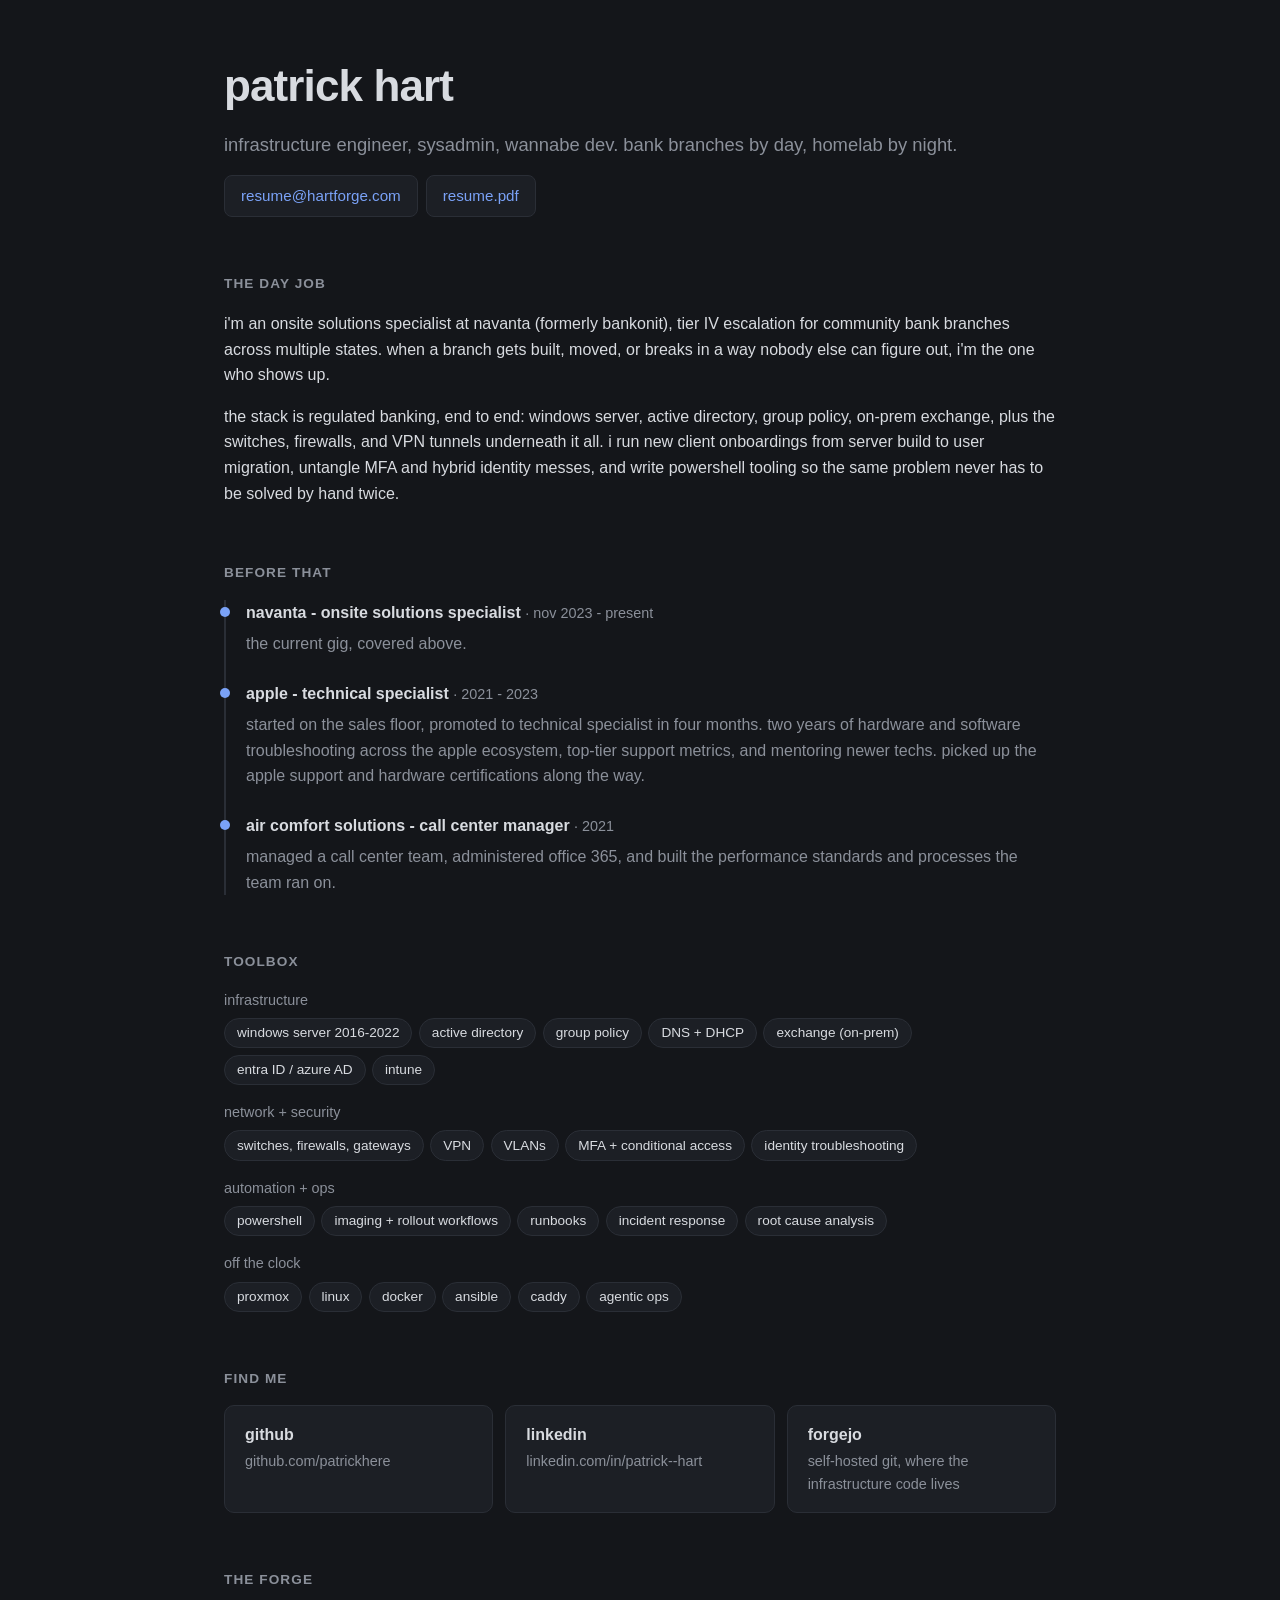
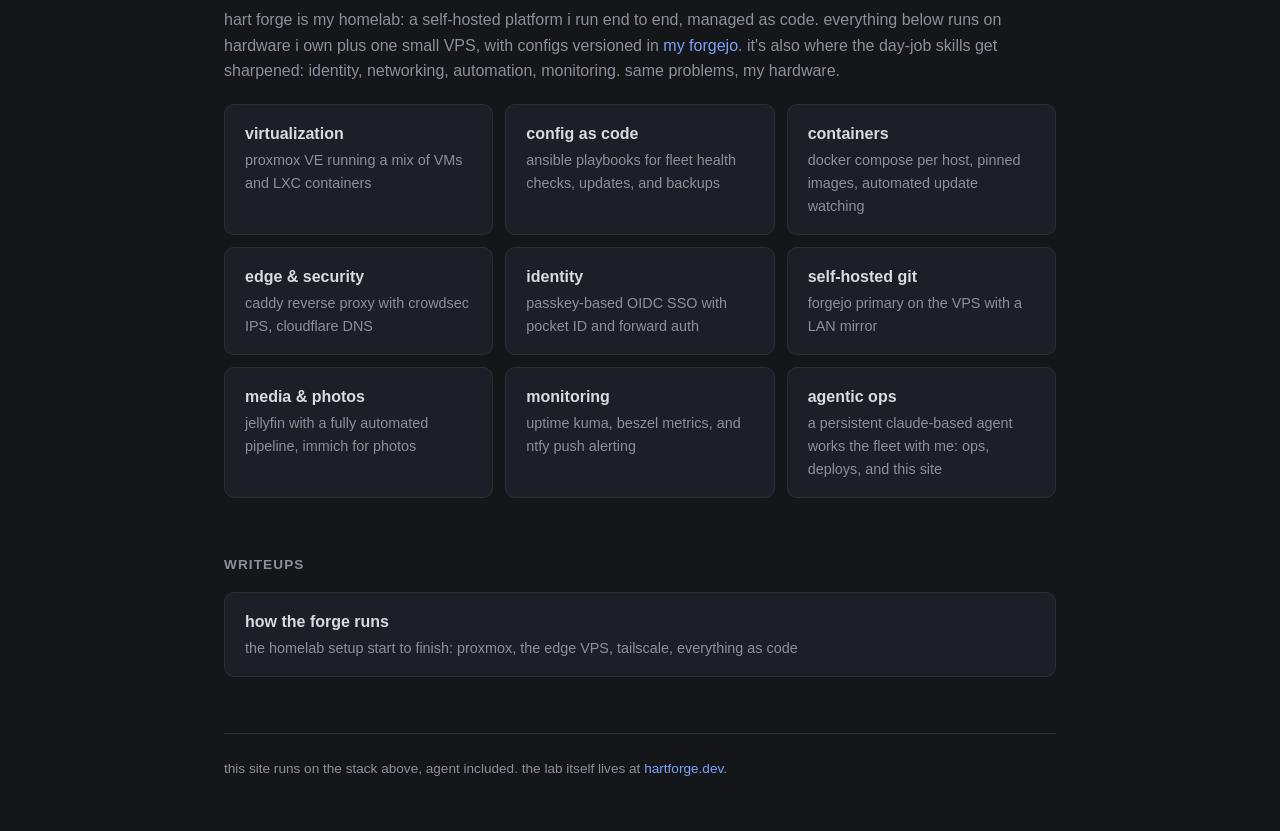
==== compose/vps/resume/index.html @ b28a021a "prose cleanup, forgejo-first config links" ====
<!doctype html>
<html lang="en">
<head>
<meta charset="utf-8">
<meta name="viewport" content="width=device-width, initial-scale=1">
<meta name="description" content="patrick hart - infrastructure engineer, sysadmin, wannabe dev. bank branches by day, homelab by night.">
<meta name="theme-color" content="#14161a">
<meta property="og:type" content="website">
<meta property="og:url" content="https://hartforge.com/">
<meta property="og:title" content="patrick hart - infrastructure engineer">
<meta property="og:description" content="infrastructure engineer, sysadmin, wannabe dev. bank branches by day, homelab by night.">
<meta property="og:image" content="https://hartforge.com/og.png">
<meta property="og:image:width" content="512">
<meta property="og:image:height" content="512">
<meta name="twitter:card" content="summary">
<meta name="twitter:title" content="patrick hart - infrastructure engineer">
<meta name="twitter:description" content="infrastructure engineer, sysadmin, wannabe dev. bank branches by day, homelab by night.">
<meta name="twitter:image" content="https://hartforge.com/og.png">
<link rel="icon" href="data:image/svg+xml,%3Csvg xmlns='http://www.w3.org/2000/svg' viewBox='0 0 64 64'%3E%3Crect width='64' height='64' rx='12' fill='%2314161a'/%3E%3Ctext x='32' y='44' font-family='-apple-system,Segoe UI,Roboto,sans-serif' font-size='30' font-weight='650' fill='%237aa2f7' text-anchor='middle'%3Eph%3C/text%3E%3C/svg%3E">
<title>patrick hart - infrastructure engineer</title>
<script type="application/ld+json">{"@context":"https://schema.org","@type":"Person","name":"Patrick Hart","url":"https://hartforge.com","jobTitle":"IT Infrastructure Engineer","email":"mailto:resume@hartforge.com","sameAs":["https://github.com/patrickhere","https://www.linkedin.com/in/patrick--hart/"]}</script>
<style>
  :root {
    --bg: #14161a;
    --surface: #1c1f25;
    --surface-hover: #22262e;
    --border: #2a2e36;
    --fg: #d8dbe0;
    --muted: #8b909a;
    --accent: #7aa2f7;
  }
  * { margin: 0; padding: 0; box-sizing: border-box; }
  html { scroll-behavior: smooth; }
  body {
    background: var(--bg);
    color: var(--fg);
    font-family: -apple-system, BlinkMacSystemFont, "Segoe UI", Roboto, Helvetica, Arial, sans-serif;
    line-height: 1.6;
    padding: clamp(1.5rem, 4vw, 4rem) clamp(1rem, 4vw, 2rem);
  }
  main { max-width: 52rem; margin: 0 auto; }

  /* hero */
  header { margin-bottom: clamp(2rem, 5vw, 3.5rem); }
  h1 { font-size: clamp(2rem, 5vw, 2.75rem); font-weight: 650; letter-spacing: -0.02em; }
  .tagline { margin-top: 0.5rem; color: var(--muted); font-size: clamp(1rem, 2.5vw, 1.15rem); }
  .contact { margin-top: 1rem; display: flex; flex-wrap: wrap; gap: 0.5rem; }
  .contact a {
    display: inline-block;
    color: var(--accent);
    text-decoration: none;
    border: 1px solid var(--border);
    background: var(--surface);
    border-radius: 8px;
    padding: 0.5rem 1rem;
    font-size: 0.95rem;
    transition: border-color 0.15s ease;
  }
  .contact a:hover { border-color: var(--accent); }

  /* sections */
  section { margin-bottom: clamp(2rem, 5vw, 3.5rem); }
  h2 {
    font-size: 0.85rem;
    font-weight: 600;
    text-transform: uppercase;
    letter-spacing: 0.08em;
    color: var(--muted);
    margin-bottom: 1rem;
  }
  .grid {
    display: grid;
    grid-template-columns: repeat(auto-fit, minmax(min(14rem, 100%), 1fr));
    gap: 0.75rem;
  }
  .card {
    display: block;
    background: var(--surface);
    border: 1px solid var(--border);
    border-radius: 10px;
    padding: 1rem 1.25rem;
    text-decoration: none;
    color: var(--fg);
    transition: border-color 0.15s ease, background 0.15s ease, transform 0.15s ease;
  }
  a.card:hover { border-color: var(--accent); background: var(--surface-hover); transform: translateY(-1px); }
  .card .name { font-weight: 600; display: block; }
  .card .desc { color: var(--muted); font-size: 0.9rem; margin-top: 0.15rem; display: block; }

  .lede { color: var(--muted); margin-bottom: 1.25rem; }
  .lede a { color: var(--accent); text-decoration: none; }
  .lede a:hover { text-decoration: underline; }

  /* story */
  .story p { margin-bottom: 1rem; }
  .story a { color: var(--accent); text-decoration: none; }
  .story a:hover { text-decoration: underline; }

  /* timeline */
  .job {
    border-left: 2px solid var(--border);
    padding: 0 0 1.5rem 1.25rem;
    position: relative;
  }
  .job:last-child { padding-bottom: 0; }
  .job::before {
    content: "";
    position: absolute;
    left: -6px; top: 0.45rem;
    width: 10px; height: 10px;
    border-radius: 50%;
    background: var(--accent);
  }
  .job .role { font-weight: 600; }
  .job .when { color: var(--muted); font-size: 0.9rem; }
  .job p { color: var(--muted); margin-top: 0.35rem; }
  .job p b { color: var(--fg); font-weight: 600; }

  /* toolbox */
  .toolgroup { margin-bottom: 1rem; }
  .toolgroup .label { color: var(--muted); font-size: 0.9rem; display: block; margin-bottom: 0.4rem; }
  .chips { display: flex; flex-wrap: wrap; gap: 0.4rem; }
  .chip {
    background: var(--surface);
    border: 1px solid var(--border);
    border-radius: 999px;
    padding: 0.2rem 0.75rem;
    font-size: 0.85rem;
  }

  footer { color: var(--muted); font-size: 0.85rem; border-top: 1px solid var(--border); padding-top: 1.5rem; }
  footer a { color: var(--accent); text-decoration: none; }
  footer a:hover { text-decoration: underline; }
</style>
</head>
<body>
<main>
  <header>
    <h1>patrick hart</h1>
    <p class="tagline">infrastructure engineer, sysadmin, wannabe dev. bank branches by day, homelab by night.</p>
    <nav class="contact">
      <a href="mailto:resume@hartforge.com">resume@hartforge.com</a>
      <a href="/resume.pdf" target="_blank" rel="noopener">resume.pdf</a>
    </nav>
  </header>

  <section>
    <h2>The day job</h2>
    <div class="story">
      <p>
        i'm an onsite solutions specialist at navanta (formerly bankonit), tier IV
        escalation for community bank branches across multiple states. when a branch gets built, moved, or breaks in
        a way nobody else can figure out, i'm the one who shows up.
      </p>
      <p>
        the stack is regulated banking, end to end: windows server, active directory, group
        policy, on-prem exchange, plus the switches, firewalls, and VPN tunnels underneath
        it all. i run new client onboardings from server build to user migration, untangle
        MFA and hybrid identity messes, and write powershell tooling so the same problem
        never has to be solved by hand twice.
      </p>
    </div>
  </section>

  <section>
    <h2>Before that</h2>
    <div class="job">
      <span class="role">navanta - onsite solutions specialist</span>
      <span class="when"> · nov 2023 - present</span>
      <p>the current gig, covered above.</p>
    </div>
    <div class="job">
      <span class="role">apple - technical specialist</span>
      <span class="when"> · 2021 - 2023</span>
      <p>
        started on the sales floor, promoted to technical specialist in four months. two
        years of hardware and software troubleshooting across the apple ecosystem, top-tier
        support metrics, and mentoring newer techs. picked up the apple support and
        hardware certifications along the way.
      </p>
    </div>
    <div class="job">
      <span class="role">air comfort solutions - call center manager</span>
      <span class="when"> · 2021</span>
      <p>
        managed a call center team, administered office 365, and built the performance
        standards and processes the team ran on.
      </p>
    </div>
  </section>

  <section>
    <h2>Toolbox</h2>
    <div class="toolgroup">
      <span class="label">infrastructure</span>
      <div class="chips">
        <span class="chip">windows server 2016-2022</span>
        <span class="chip">active directory</span>
        <span class="chip">group policy</span>
        <span class="chip">DNS + DHCP</span>
        <span class="chip">exchange (on-prem)</span>
        <span class="chip">entra ID / azure AD</span>
        <span class="chip">intune</span>
      </div>
    </div>
    <div class="toolgroup">
      <span class="label">network + security</span>
      <div class="chips">
        <span class="chip">switches, firewalls, gateways</span>
        <span class="chip">VPN</span>
        <span class="chip">VLANs</span>
        <span class="chip">MFA + conditional access</span>
        <span class="chip">identity troubleshooting</span>
      </div>
    </div>
    <div class="toolgroup">
      <span class="label">automation + ops</span>
      <div class="chips">
        <span class="chip">powershell</span>
        <span class="chip">imaging + rollout workflows</span>
        <span class="chip">runbooks</span>
        <span class="chip">incident response</span>
        <span class="chip">root cause analysis</span>
      </div>
    </div>
    <div class="toolgroup">
      <span class="label">off the clock</span>
      <div class="chips">
        <span class="chip">proxmox</span>
        <span class="chip">linux</span>
        <span class="chip">docker</span>
        <span class="chip">ansible</span>
        <span class="chip">caddy</span>
        <span class="chip">agentic ops</span>
      </div>
    </div>
  </section>

  <section>
    <h2>Find me</h2>
    <div class="grid">
      <a class="card" href="https://github.com/patrickhere" target="_blank" rel="noopener">
        <span class="name">github</span>
        <span class="desc">github.com/patrickhere</span>
      </a>
      <a class="card" href="https://www.linkedin.com/in/patrick--hart/" target="_blank" rel="noopener">
        <span class="name">linkedin</span>
        <span class="desc">linkedin.com/in/patrick--hart</span>
      </a>
      <a class="card" href="https://git.hartforge.dev" target="_blank" rel="noopener">
        <span class="name">forgejo</span>
        <span class="desc">self-hosted git, where the infrastructure code lives</span>
      </a>
    </div>
  </section>

  <section>
    <h2>The forge</h2>
    <p class="lede">
      hart forge is my homelab: a self-hosted platform i run end to end, managed as code.
      everything below runs on hardware i own plus one small VPS, with configs versioned in
      <a href="https://git.hartforge.dev" target="_blank" rel="noopener">my forgejo</a>. it's also where the day-job skills
      get sharpened: identity, networking, automation, monitoring. same problems, my hardware.
    </p>
    <div class="grid">
      <div class="card">
        <span class="name">virtualization</span>
        <span class="desc">proxmox VE running a mix of VMs and LXC containers</span>
      </div>
      <div class="card">
        <span class="name">config as code</span>
        <span class="desc">ansible playbooks for fleet health checks, updates, and backups</span>
      </div>
      <div class="card">
        <span class="name">containers</span>
        <span class="desc">docker compose per host, pinned images, automated update watching</span>
      </div>
      <div class="card">
        <span class="name">edge &amp; security</span>
        <span class="desc">caddy reverse proxy with crowdsec IPS, cloudflare DNS</span>
      </div>
      <div class="card">
        <span class="name">identity</span>
        <span class="desc">passkey-based OIDC SSO with pocket ID and forward auth</span>
      </div>
      <div class="card">
        <span class="name">self-hosted git</span>
        <span class="desc">forgejo primary on the VPS with a LAN mirror</span>
      </div>
      <div class="card">
        <span class="name">media &amp; photos</span>
        <span class="desc">jellyfin with a fully automated pipeline, immich for photos</span>
      </div>
      <div class="card">
        <span class="name">monitoring</span>
        <span class="desc">uptime kuma, beszel metrics, and ntfy push alerting</span>
      </div>
      <div class="card">
        <span class="name">agentic ops</span>
        <span class="desc">a persistent claude-based agent works the fleet with me: ops, deploys, and this site</span>
      </div>
    </div>
  </section>

  <section>
    <h2>Writeups</h2>
    <div class="grid">
      <a class="card" href="/notes/the-forge.html">
        <span class="name">how the forge runs</span>
        <span class="desc">the homelab setup start to finish: proxmox, the edge VPS, tailscale, everything as code</span>
      </a>
    </div>
  </section>

  <footer>
    <p>
      this site runs on the stack above, agent included. the lab itself lives at
      <a href="https://hartforge.dev" target="_blank" rel="noopener">hartforge.dev</a>.
    </p>
  </footer>
</main>
</body>
</html>
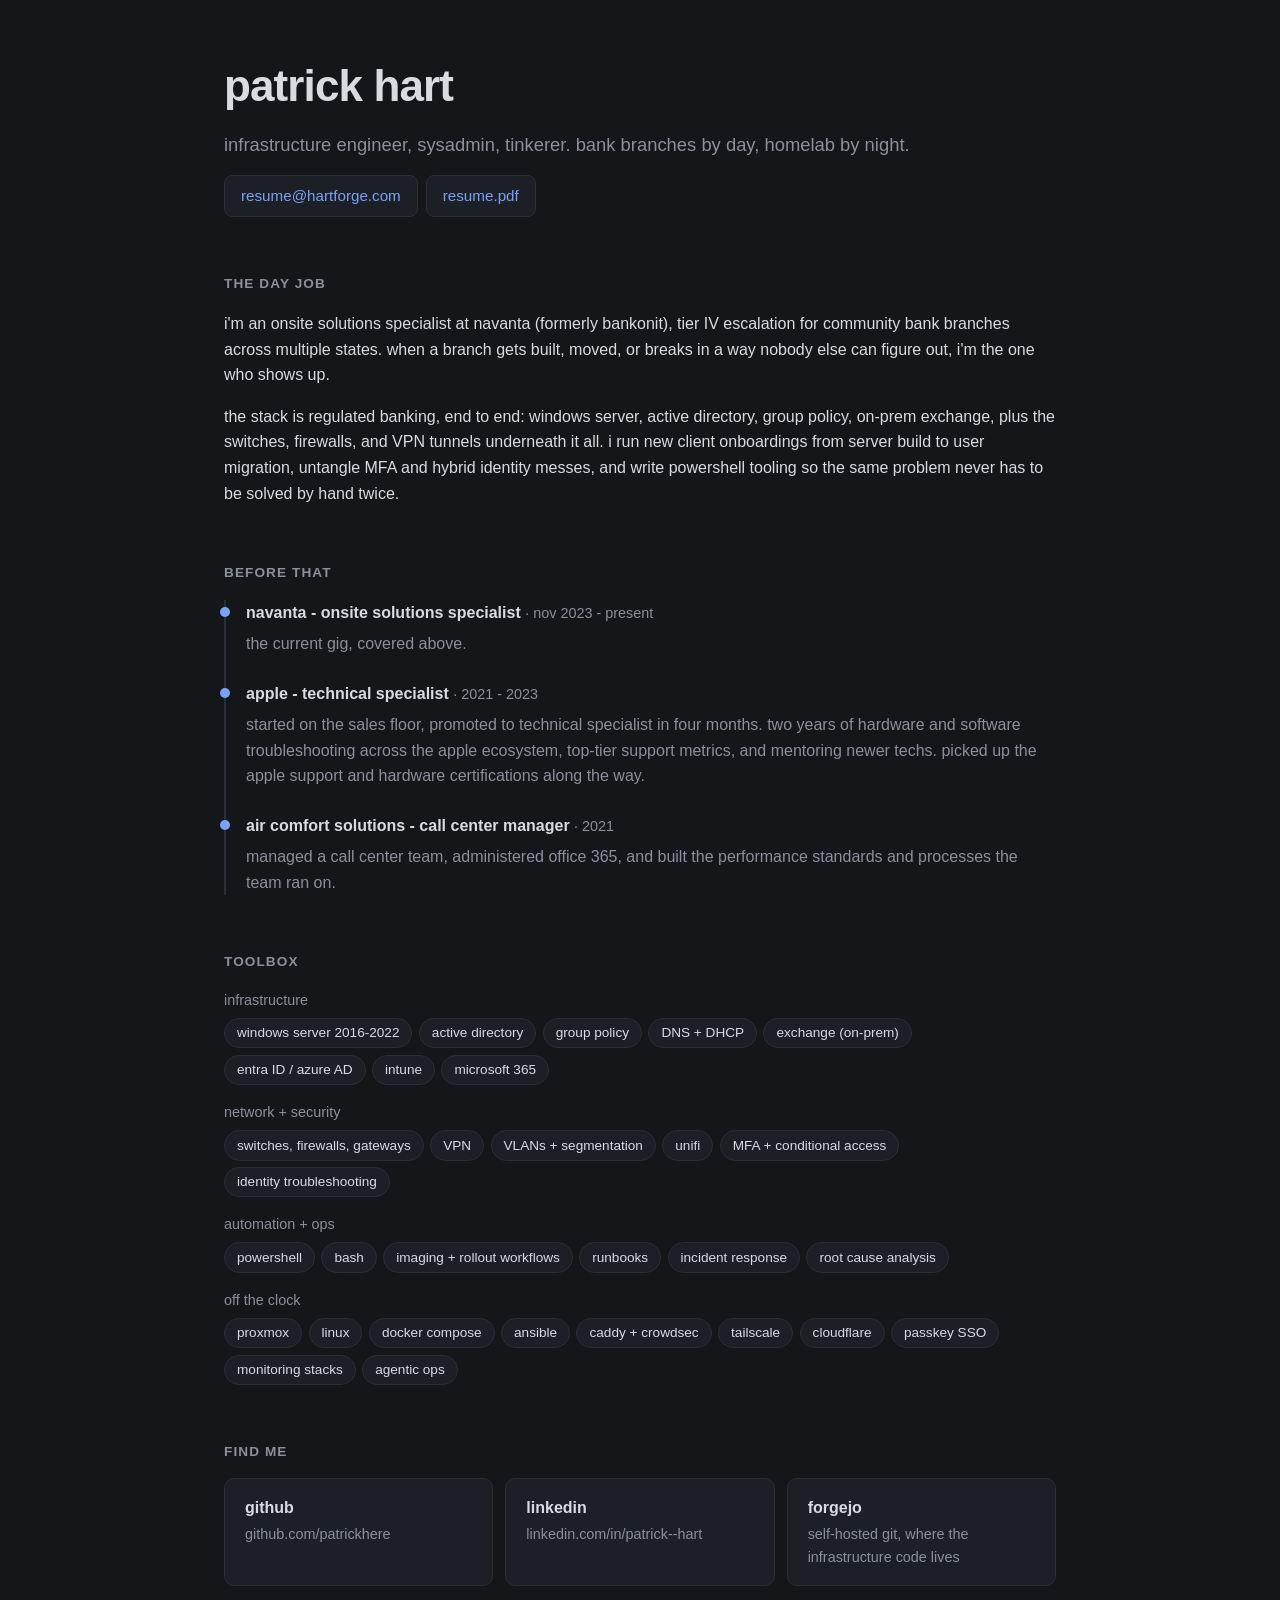
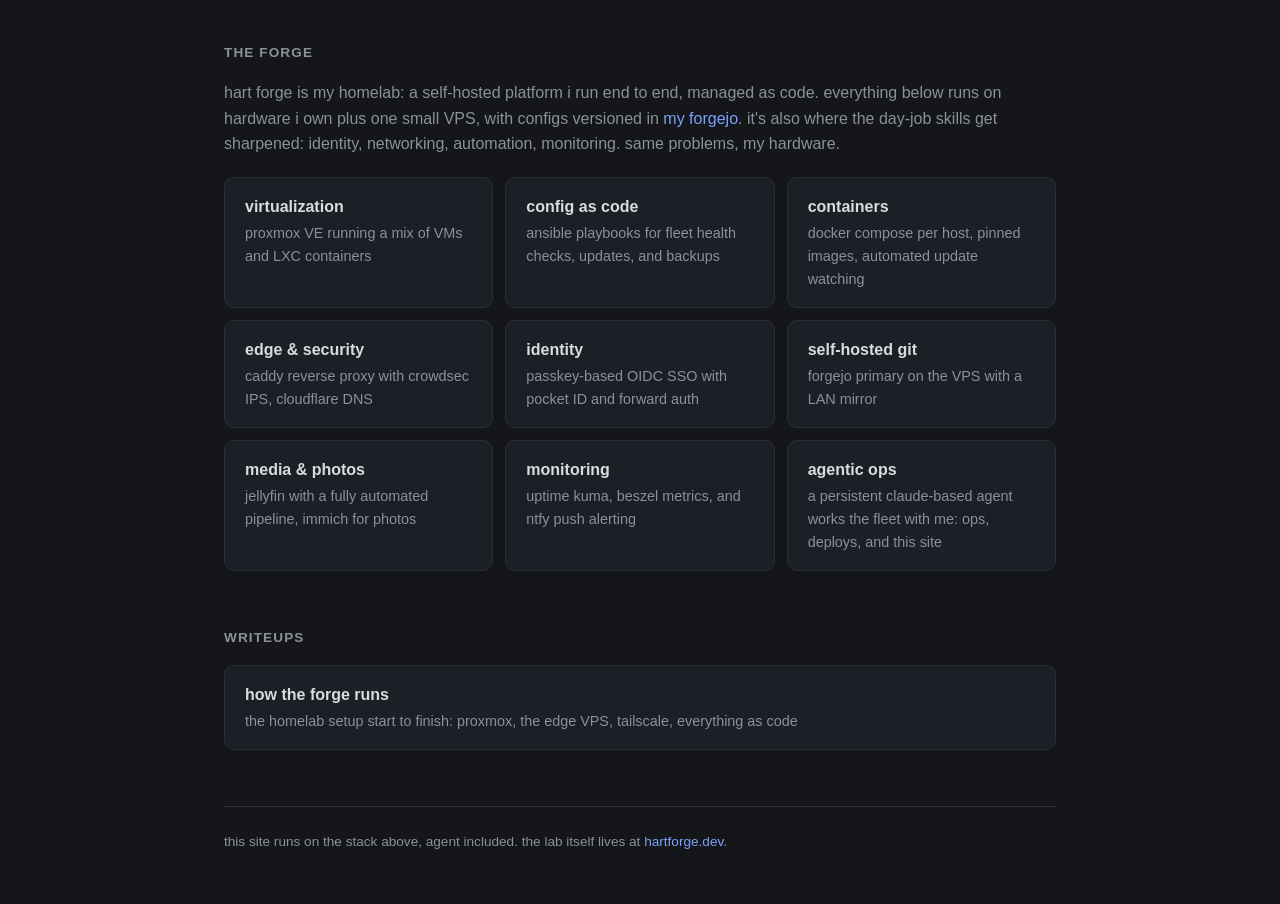
==== commit c6f0c1e3: "tagline and toolbox refresh" ====
--- a/compose/vps/resume/index.html
+++ b/compose/vps/resume/index.html
@@ -3,18 +3,18 @@
 <head>
 <meta charset="utf-8">
 <meta name="viewport" content="width=device-width, initial-scale=1">
-<meta name="description" content="patrick hart - infrastructure engineer, sysadmin, wannabe dev. bank branches by day, homelab by night.">
+<meta name="description" content="patrick hart - infrastructure engineer, sysadmin, tinkerer. bank branches by day, homelab by night.">
 <meta name="theme-color" content="#14161a">
 <meta property="og:type" content="website">
 <meta property="og:url" content="https://hartforge.com/">
 <meta property="og:title" content="patrick hart - infrastructure engineer">
-<meta property="og:description" content="infrastructure engineer, sysadmin, wannabe dev. bank branches by day, homelab by night.">
+<meta property="og:description" content="infrastructure engineer, sysadmin, tinkerer. bank branches by day, homelab by night.">
 <meta property="og:image" content="https://hartforge.com/og.png">
 <meta property="og:image:width" content="512">
 <meta property="og:image:height" content="512">
 <meta name="twitter:card" content="summary">
 <meta name="twitter:title" content="patrick hart - infrastructure engineer">
-<meta name="twitter:description" content="infrastructure engineer, sysadmin, wannabe dev. bank branches by day, homelab by night.">
+<meta name="twitter:description" content="infrastructure engineer, sysadmin, tinkerer. bank branches by day, homelab by night.">
 <meta name="twitter:image" content="https://hartforge.com/og.png">
 <link rel="icon" href="data:image/svg+xml,%3Csvg xmlns='http://www.w3.org/2000/svg' viewBox='0 0 64 64'%3E%3Crect width='64' height='64' rx='12' fill='%2314161a'/%3E%3Ctext x='32' y='44' font-family='-apple-system,Segoe UI,Roboto,sans-serif' font-size='30' font-weight='650' fill='%237aa2f7' text-anchor='middle'%3Eph%3C/text%3E%3C/svg%3E">
 <title>patrick hart - infrastructure engineer</title>
@@ -137,7 +137,7 @@
 <main>
   <header>
     <h1>patrick hart</h1>
-    <p class="tagline">infrastructure engineer, sysadmin, wannabe dev. bank branches by day, homelab by night.</p>
+    <p class="tagline">infrastructure engineer, sysadmin, tinkerer. bank branches by day, homelab by night.</p>
     <nav class="contact">
       <a href="mailto:resume@hartforge.com">resume@hartforge.com</a>
       <a href="/resume.pdf" target="_blank" rel="noopener">resume.pdf</a>
@@ -201,6 +201,7 @@
         <span class="chip">exchange (on-prem)</span>
         <span class="chip">entra ID / azure AD</span>
         <span class="chip">intune</span>
+        <span class="chip">microsoft 365</span>
       </div>
     </div>
     <div class="toolgroup">
@@ -208,7 +209,8 @@
       <div class="chips">
         <span class="chip">switches, firewalls, gateways</span>
         <span class="chip">VPN</span>
-        <span class="chip">VLANs</span>
+        <span class="chip">VLANs + segmentation</span>
+        <span class="chip">unifi</span>
         <span class="chip">MFA + conditional access</span>
         <span class="chip">identity troubleshooting</span>
       </div>
@@ -217,6 +219,7 @@
       <span class="label">automation + ops</span>
       <div class="chips">
         <span class="chip">powershell</span>
+        <span class="chip">bash</span>
         <span class="chip">imaging + rollout workflows</span>
         <span class="chip">runbooks</span>
         <span class="chip">incident response</span>
@@ -228,9 +231,13 @@
       <div class="chips">
         <span class="chip">proxmox</span>
         <span class="chip">linux</span>
-        <span class="chip">docker</span>
+        <span class="chip">docker compose</span>
         <span class="chip">ansible</span>
-        <span class="chip">caddy</span>
+        <span class="chip">caddy + crowdsec</span>
+        <span class="chip">tailscale</span>
+        <span class="chip">cloudflare</span>
+        <span class="chip">passkey SSO</span>
+        <span class="chip">monitoring stacks</span>
         <span class="chip">agentic ops</span>
       </div>
     </div>
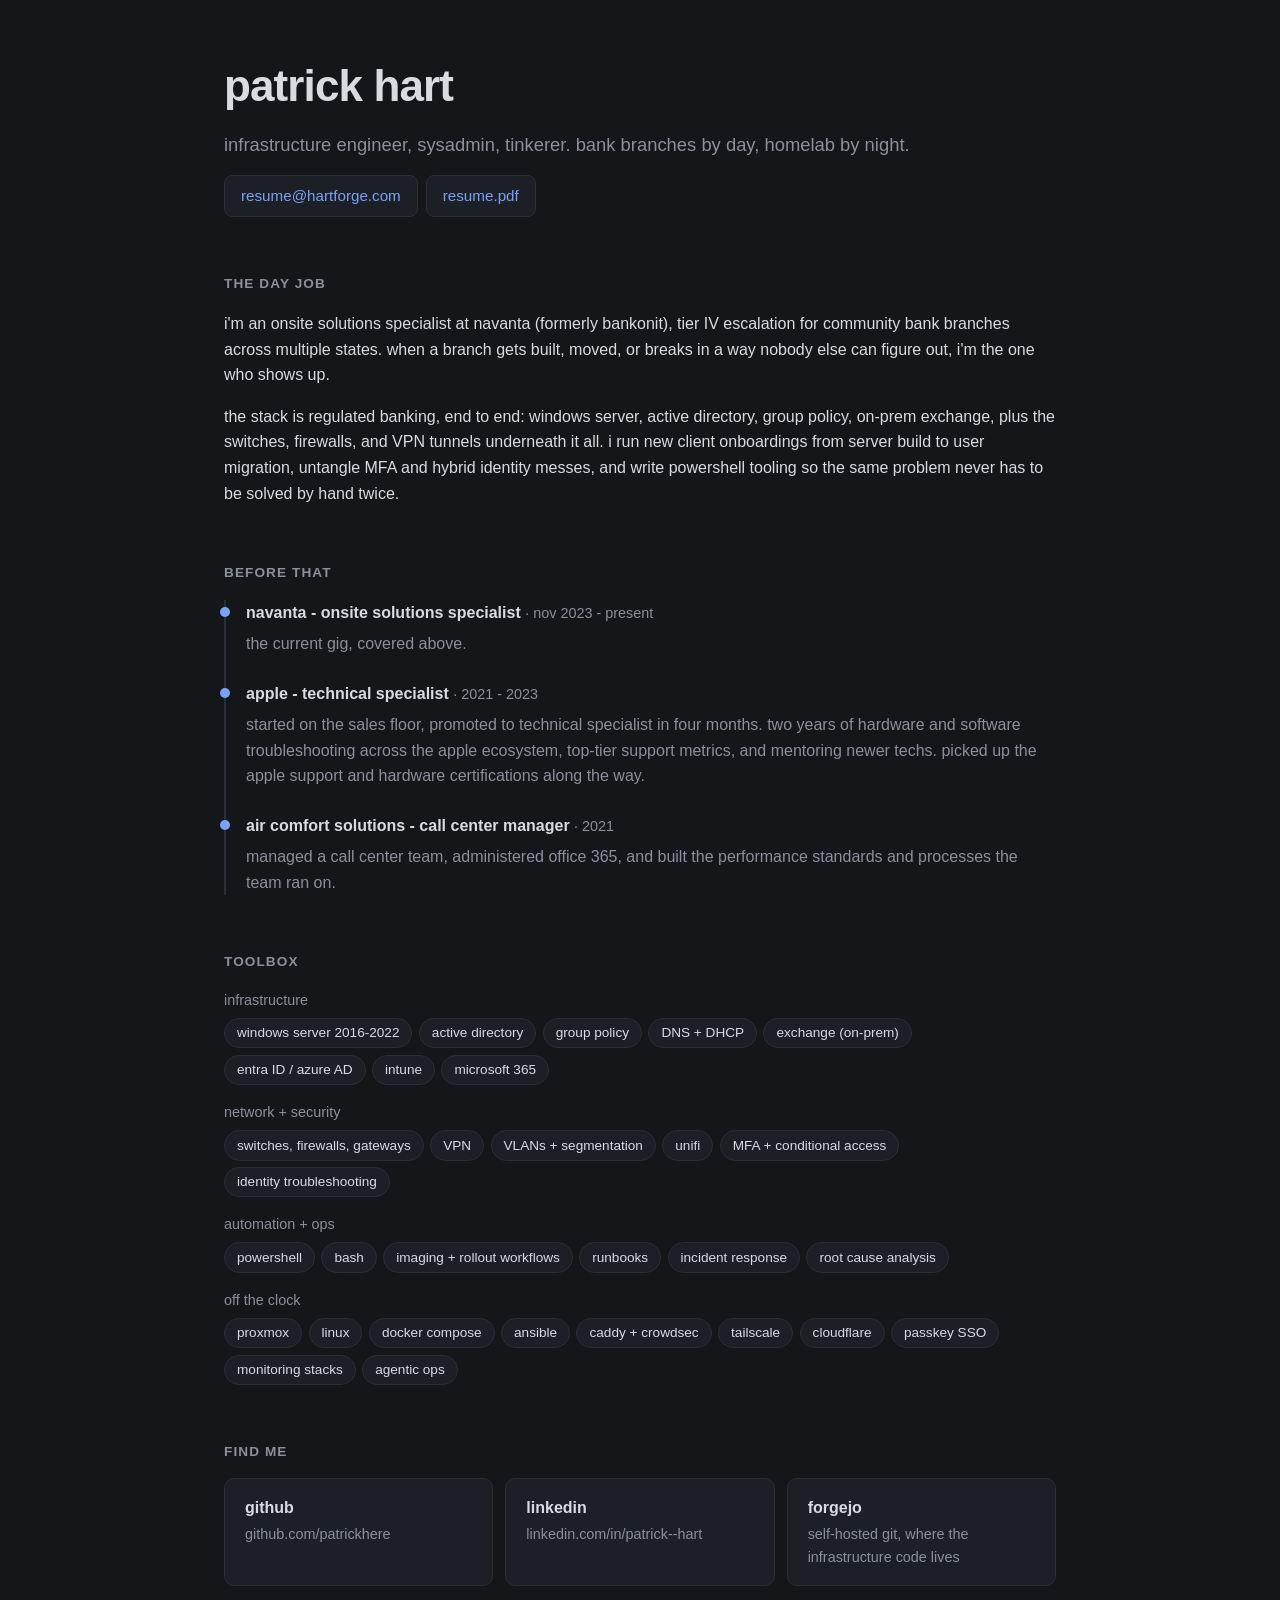
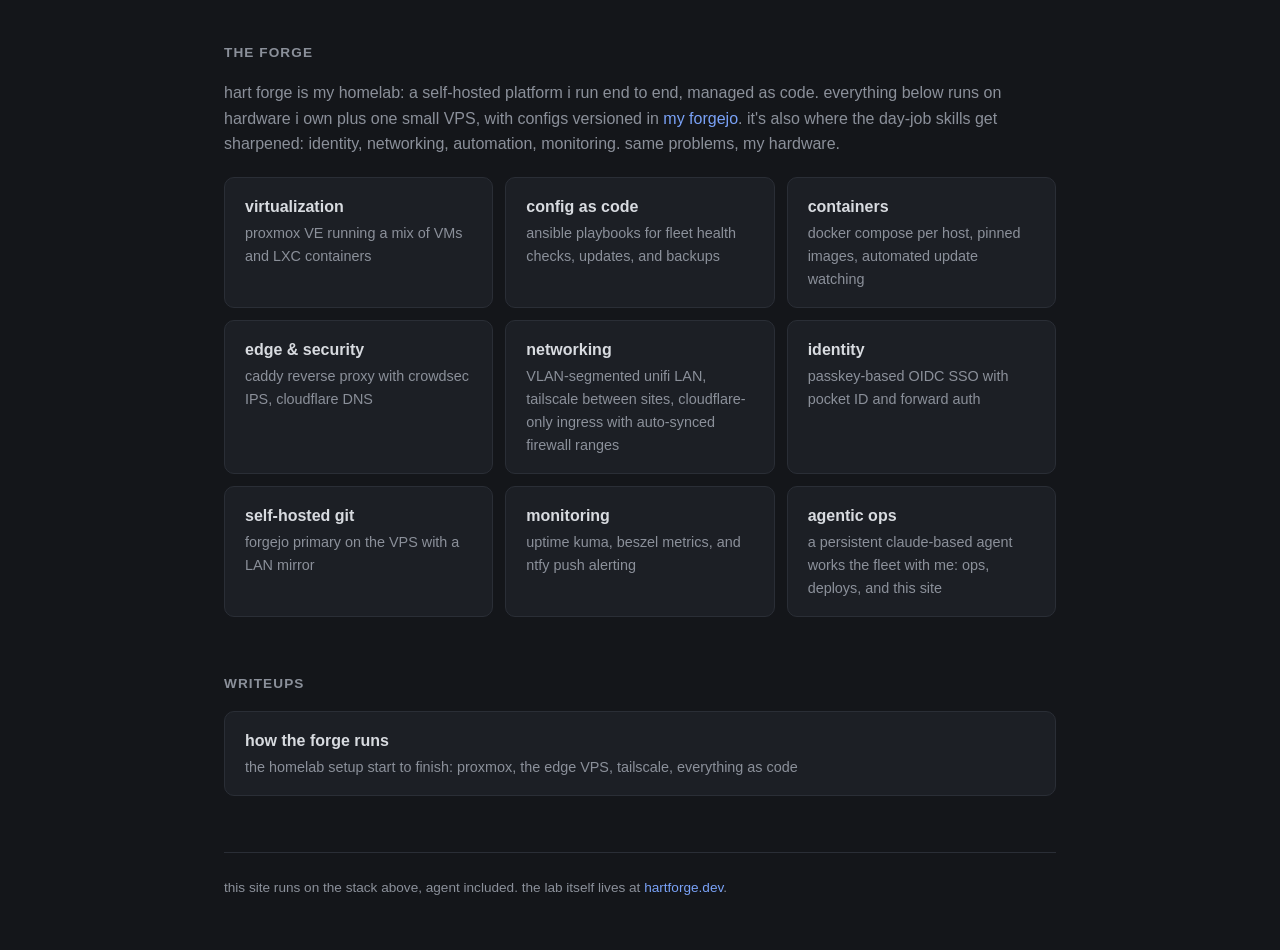
==== commit be012958: "landing status dots, buddy easter egg, networking card, quieter og" ====
--- a/compose/vps/resume/index.html
+++ b/compose/vps/resume/index.html
@@ -287,16 +287,16 @@
         <span class="desc">caddy reverse proxy with crowdsec IPS, cloudflare DNS</span>
       </div>
       <div class="card">
+        <span class="name">networking</span>
+        <span class="desc">VLAN-segmented unifi LAN, tailscale between sites, cloudflare-only ingress with auto-synced firewall ranges</span>
+      </div>
+      <div class="card">
         <span class="name">identity</span>
         <span class="desc">passkey-based OIDC SSO with pocket ID and forward auth</span>
       </div>
       <div class="card">
         <span class="name">self-hosted git</span>
         <span class="desc">forgejo primary on the VPS with a LAN mirror</span>
-      </div>
-      <div class="card">
-        <span class="name">media &amp; photos</span>
-        <span class="desc">jellyfin with a fully automated pipeline, immich for photos</span>
       </div>
       <div class="card">
         <span class="name">monitoring</span>
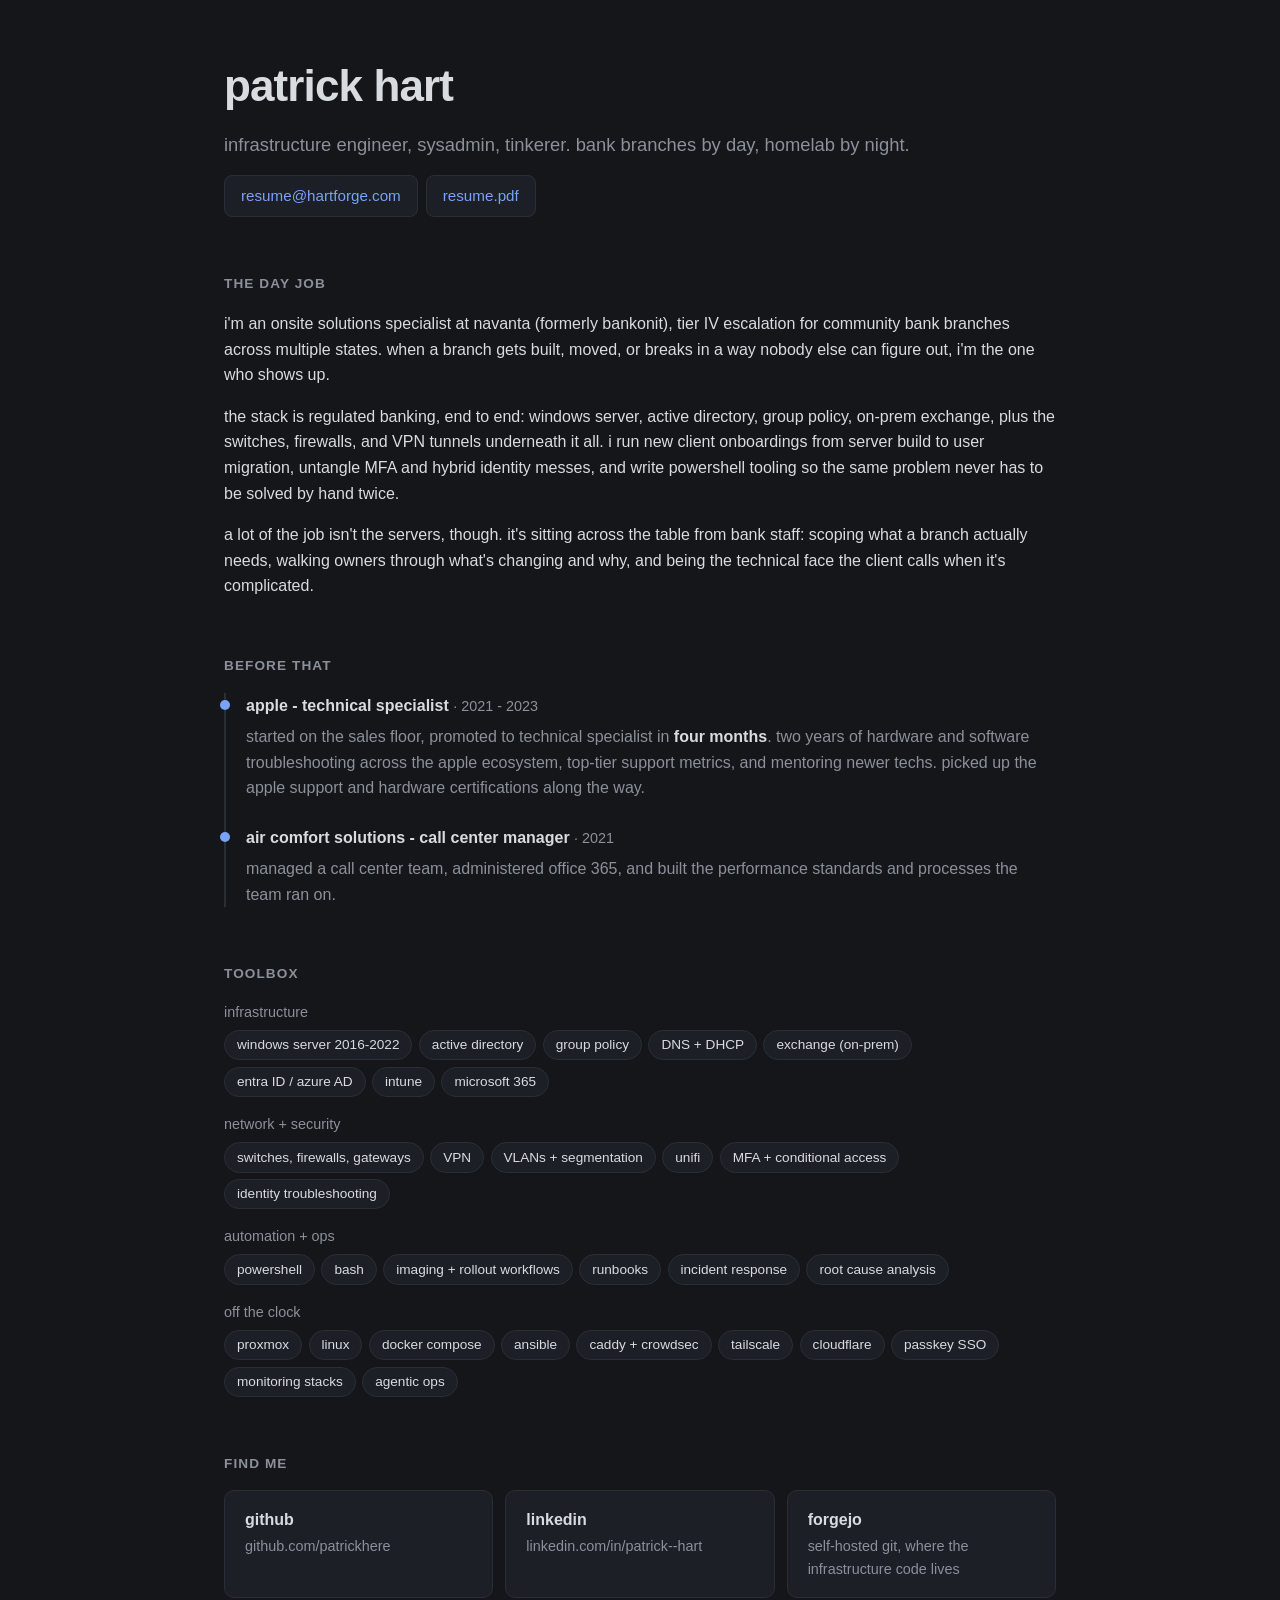
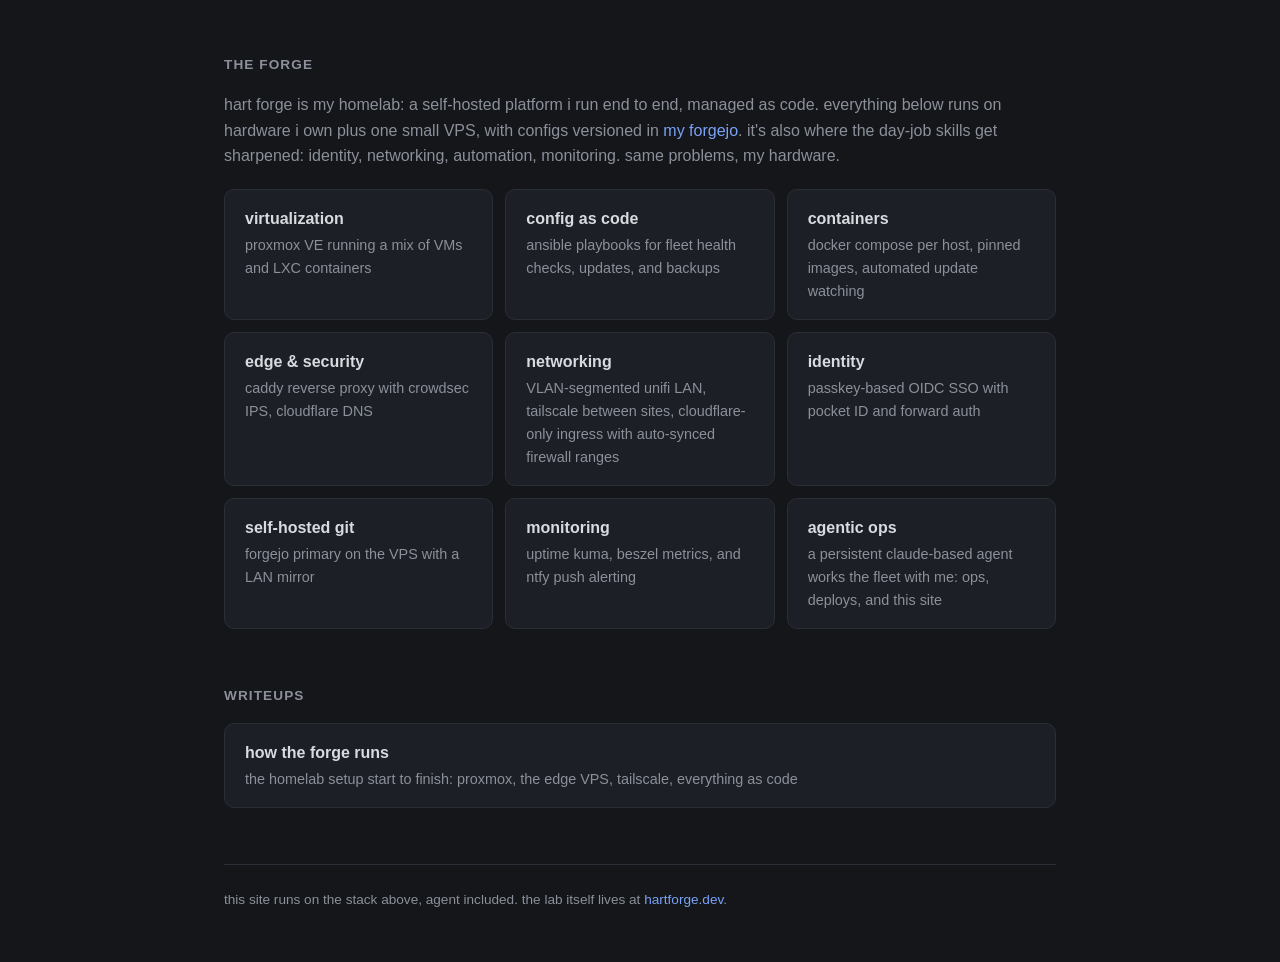
==== commit f7aef18c: "client-facing framing, apple promotion emphasis, drop redundant timeline entry" ====
--- a/compose/vps/resume/index.html
+++ b/compose/vps/resume/index.html
@@ -9,13 +9,13 @@
 <meta property="og:url" content="https://hartforge.com/">
 <meta property="og:title" content="patrick hart - infrastructure engineer">
 <meta property="og:description" content="infrastructure engineer, sysadmin, tinkerer. bank branches by day, homelab by night.">
-<meta property="og:image" content="https://hartforge.com/og.png">
+<meta property="og:image" content="https://hartforge.com/og-card.png">
 <meta property="og:image:width" content="512">
 <meta property="og:image:height" content="512">
 <meta name="twitter:card" content="summary">
 <meta name="twitter:title" content="patrick hart - infrastructure engineer">
 <meta name="twitter:description" content="infrastructure engineer, sysadmin, tinkerer. bank branches by day, homelab by night.">
-<meta name="twitter:image" content="https://hartforge.com/og.png">
+<meta name="twitter:image" content="https://hartforge.com/og-card.png">
 <link rel="icon" href="data:image/svg+xml,%3Csvg xmlns='http://www.w3.org/2000/svg' viewBox='0 0 64 64'%3E%3Crect width='64' height='64' rx='12' fill='%2314161a'/%3E%3Ctext x='32' y='44' font-family='-apple-system,Segoe UI,Roboto,sans-serif' font-size='30' font-weight='650' fill='%237aa2f7' text-anchor='middle'%3Eph%3C/text%3E%3C/svg%3E">
 <title>patrick hart - infrastructure engineer</title>
 <script type="application/ld+json">{"@context":"https://schema.org","@type":"Person","name":"Patrick Hart","url":"https://hartforge.com","jobTitle":"IT Infrastructure Engineer","email":"mailto:resume@hartforge.com","sameAs":["https://github.com/patrickhere","https://www.linkedin.com/in/patrick--hart/"]}</script>
@@ -159,21 +159,21 @@
         MFA and hybrid identity messes, and write powershell tooling so the same problem
         never has to be solved by hand twice.
       </p>
+      <p>
+        a lot of the job isn't the servers, though. it's sitting across the table from bank
+        staff: scoping what a branch actually needs, walking owners through what's changing
+        and why, and being the technical face the client calls when it's complicated.
+      </p>
     </div>
   </section>
 
   <section>
     <h2>Before that</h2>
-    <div class="job">
-      <span class="role">navanta - onsite solutions specialist</span>
-      <span class="when"> · nov 2023 - present</span>
-      <p>the current gig, covered above.</p>
-    </div>
     <div class="job">
       <span class="role">apple - technical specialist</span>
       <span class="when"> · 2021 - 2023</span>
       <p>
-        started on the sales floor, promoted to technical specialist in four months. two
+        started on the sales floor, promoted to technical specialist in <b>four months</b>. two
         years of hardware and software troubleshooting across the apple ecosystem, top-tier
         support metrics, and mentoring newer techs. picked up the apple support and
         hardware certifications along the way.
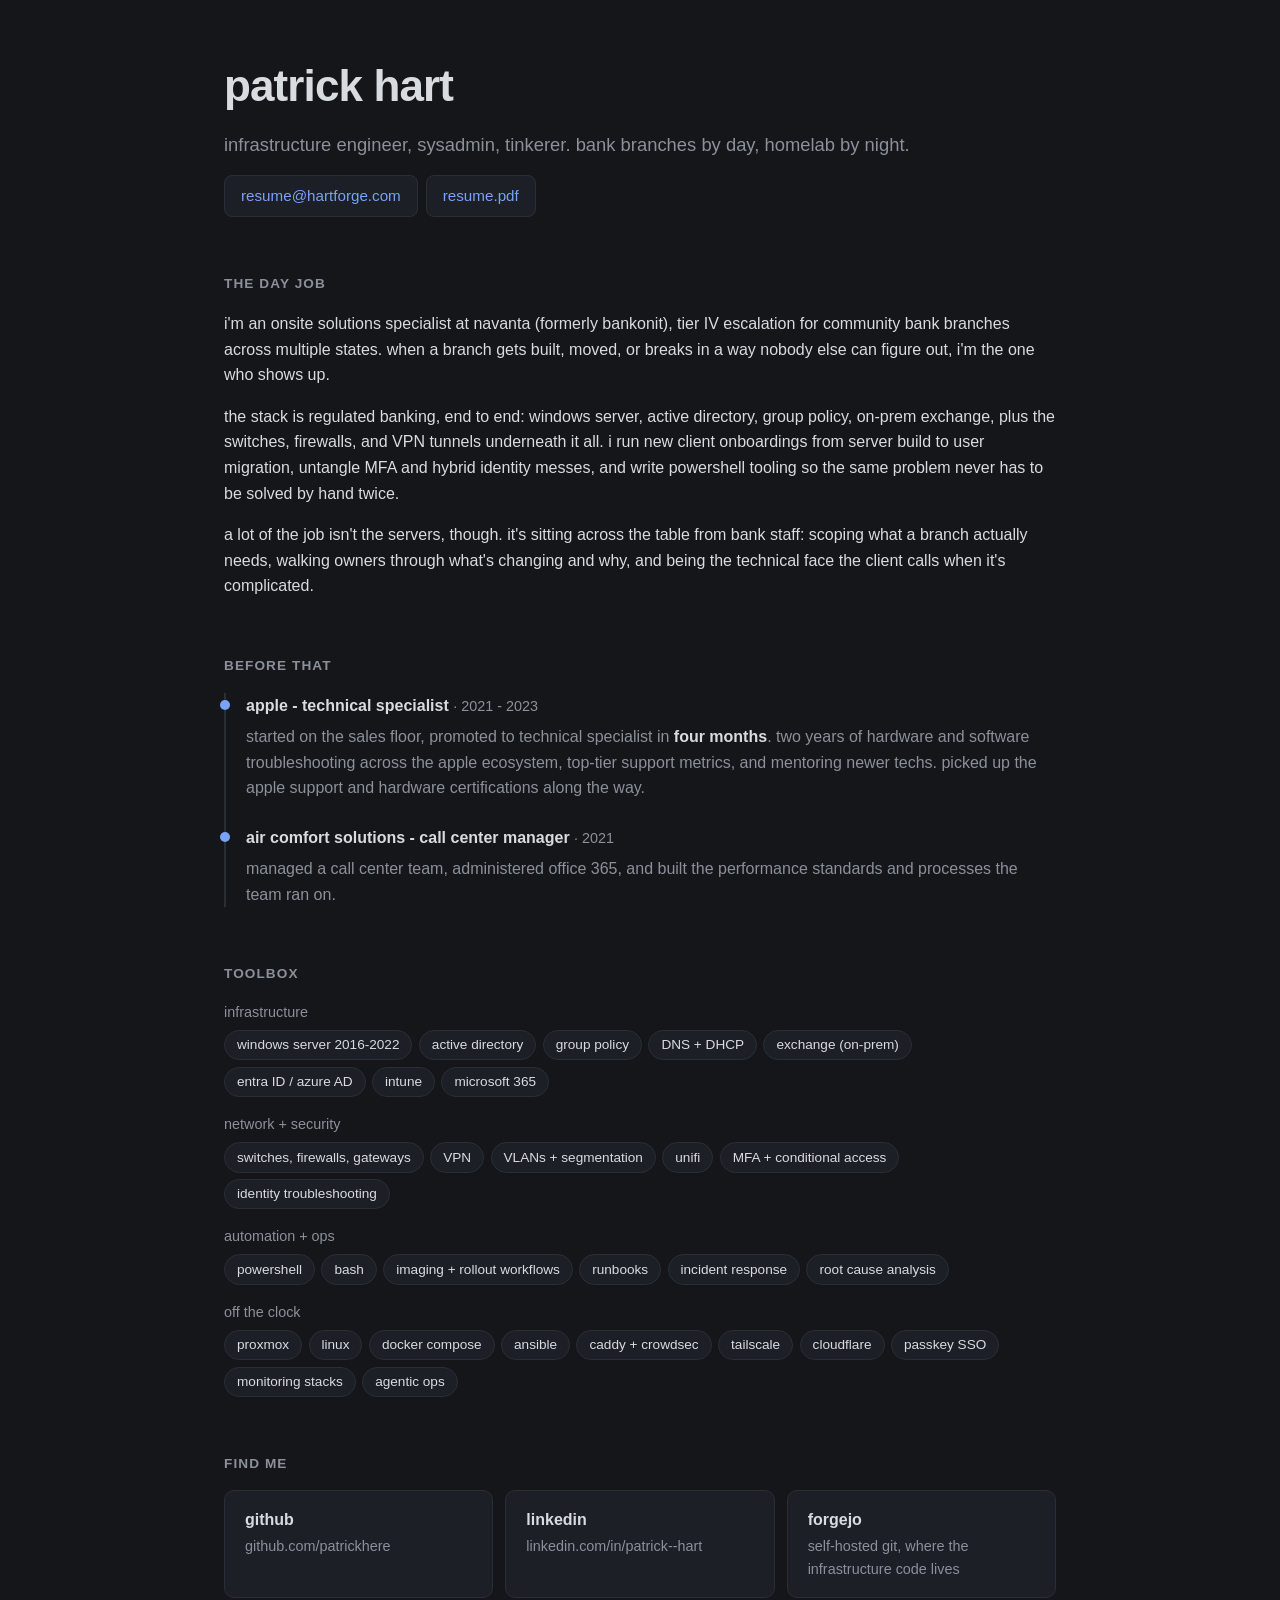
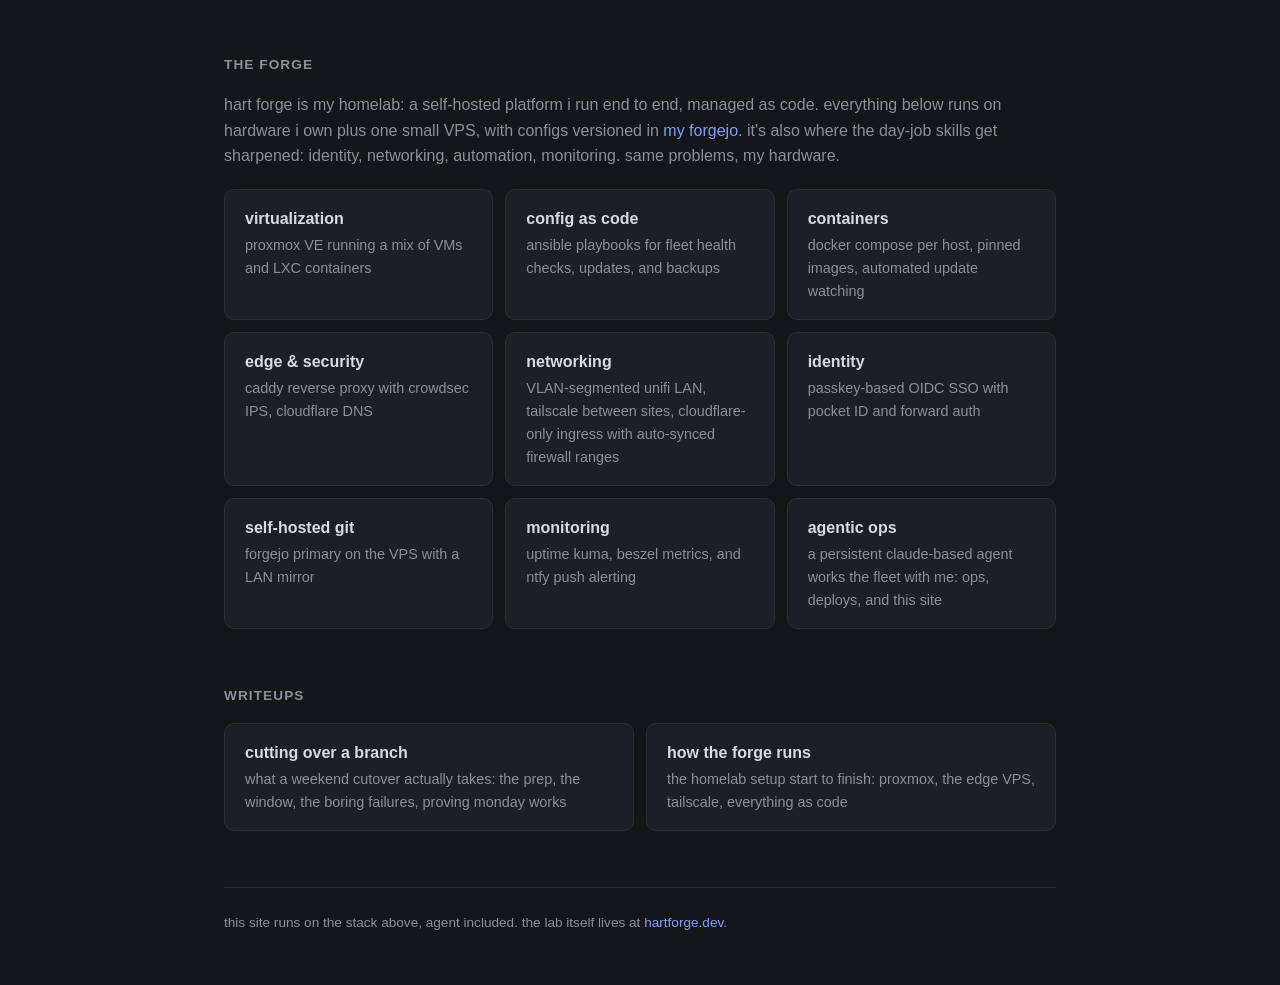
==== commit 218d3312: "add branch cutover writeup, cross-link notes" ====
--- a/compose/vps/resume/index.html
+++ b/compose/vps/resume/index.html
@@ -312,6 +312,10 @@
   <section>
     <h2>Writeups</h2>
     <div class="grid">
+      <a class="card" href="/notes/branch-cutover.html">
+        <span class="name">cutting over a branch</span>
+        <span class="desc">what a weekend cutover actually takes: the prep, the window, the boring failures, proving monday works</span>
+      </a>
       <a class="card" href="/notes/the-forge.html">
         <span class="name">how the forge runs</span>
         <span class="desc">the homelab setup start to finish: proxmox, the edge VPS, tailscale, everything as code</span>
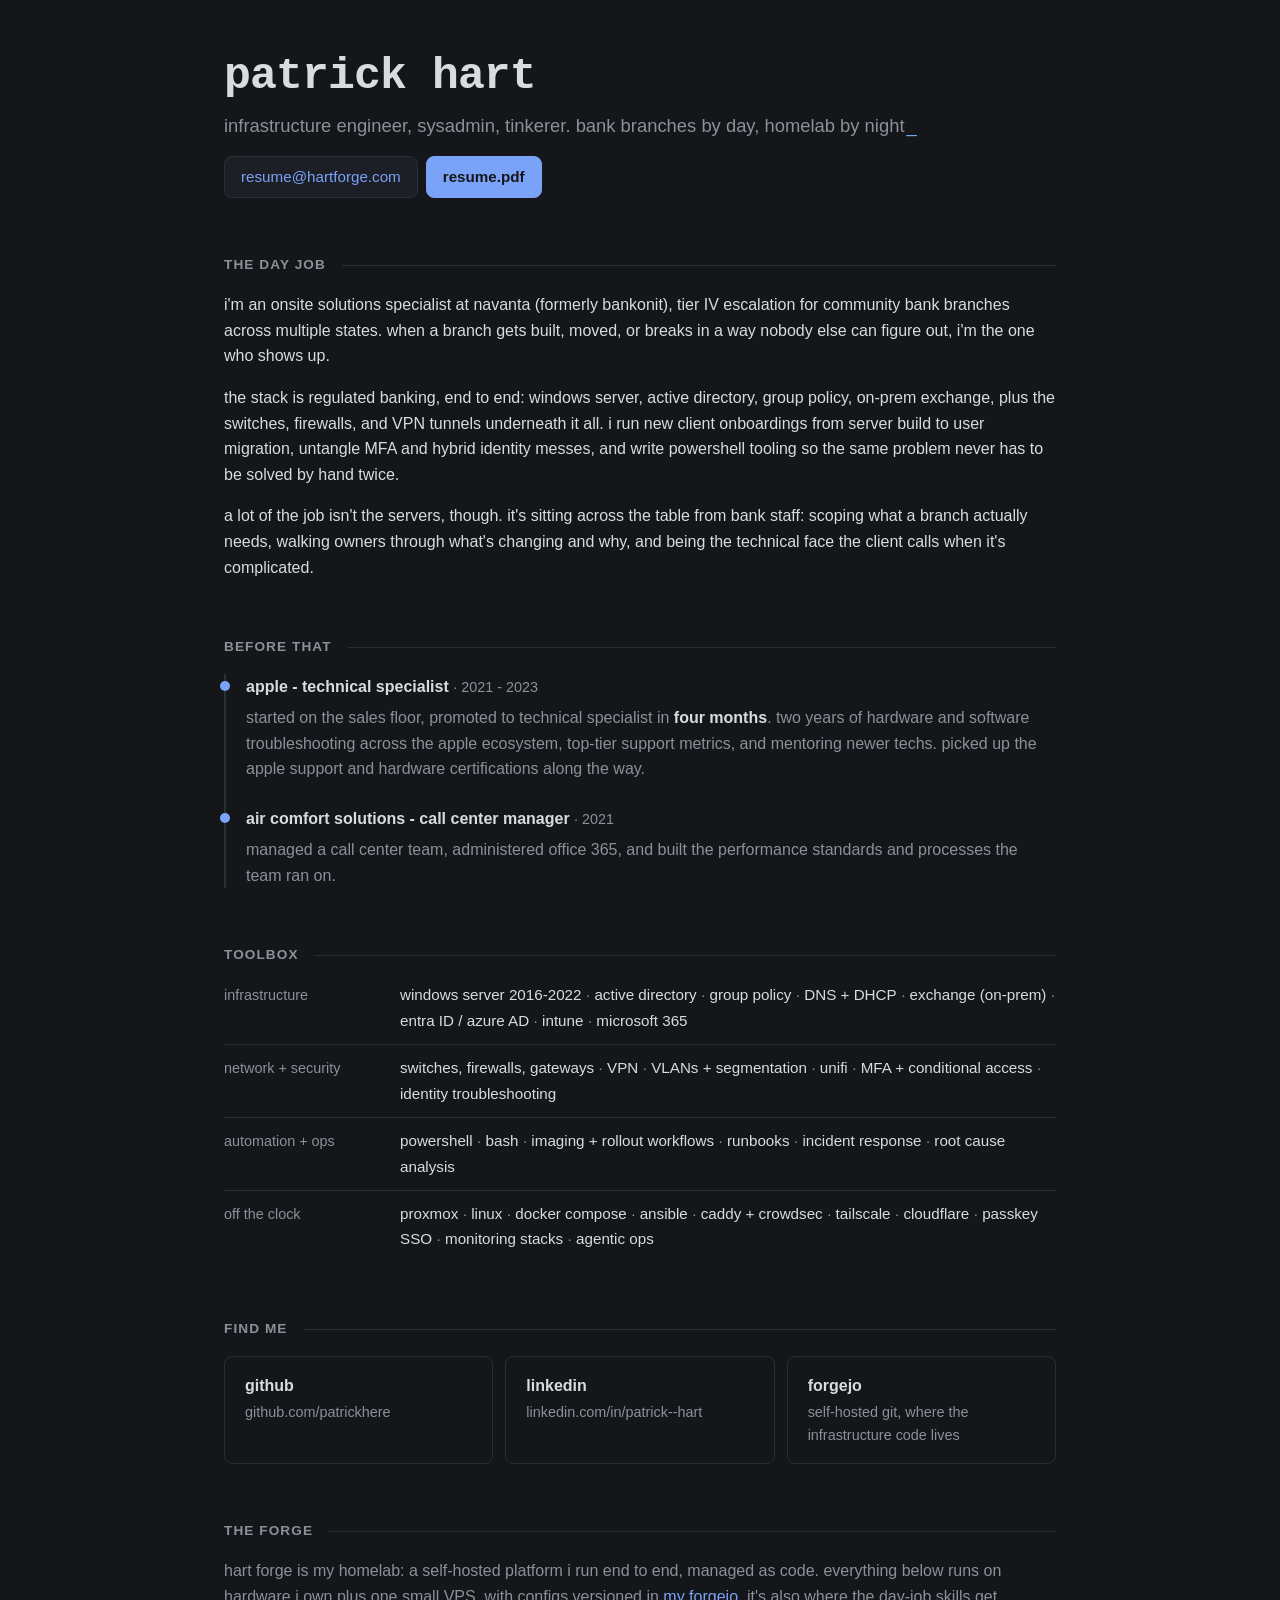
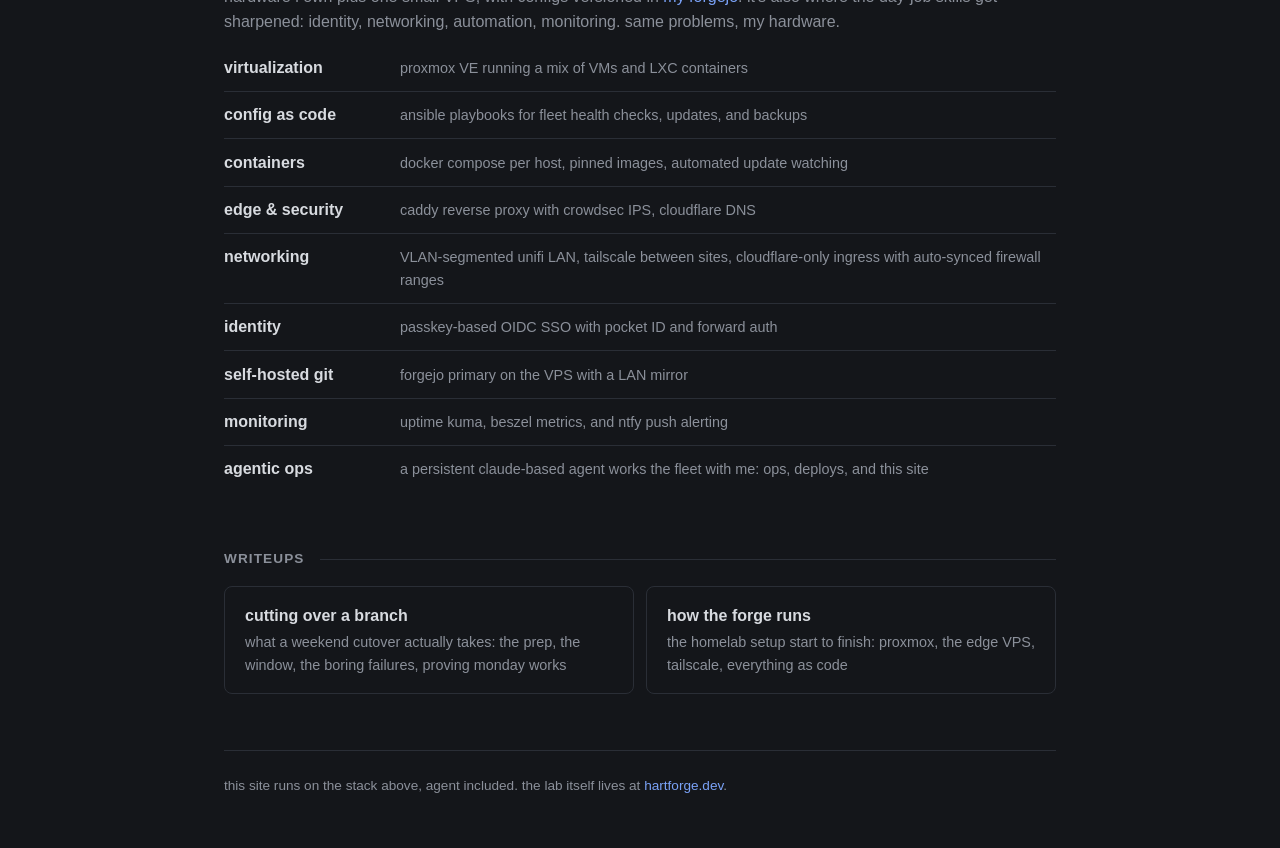
==== commit ea1ca6fd: "ship editorial redesign: mono hero, typewriter, live status dot, hairline layout" ====
--- a/compose/vps/resume/index.html
+++ b/compose/vps/resume/index.html
@@ -9,14 +9,14 @@
 <meta property="og:url" content="https://hartforge.com/">
 <meta property="og:title" content="patrick hart - infrastructure engineer">
 <meta property="og:description" content="infrastructure engineer, sysadmin, tinkerer. bank branches by day, homelab by night.">
-<meta property="og:image" content="https://hartforge.com/og-card.png">
+<meta property="og:image" content="https://hartforge.com/og-mono.png">
 <meta property="og:image:width" content="512">
 <meta property="og:image:height" content="512">
 <meta name="twitter:card" content="summary">
 <meta name="twitter:title" content="patrick hart - infrastructure engineer">
 <meta name="twitter:description" content="infrastructure engineer, sysadmin, tinkerer. bank branches by day, homelab by night.">
-<meta name="twitter:image" content="https://hartforge.com/og-card.png">
-<link rel="icon" href="data:image/svg+xml,%3Csvg xmlns='http://www.w3.org/2000/svg' viewBox='0 0 64 64'%3E%3Crect width='64' height='64' rx='12' fill='%2314161a'/%3E%3Ctext x='32' y='44' font-family='-apple-system,Segoe UI,Roboto,sans-serif' font-size='30' font-weight='650' fill='%237aa2f7' text-anchor='middle'%3Eph%3C/text%3E%3C/svg%3E">
+<meta name="twitter:image" content="https://hartforge.com/og-mono.png">
+<link rel="icon" href="data:image/svg+xml,%3Csvg xmlns='http://www.w3.org/2000/svg' viewBox='0 0 64 64'%3E%3Crect width='64' height='64' rx='12' fill='%2314161a'/%3E%3Ctext x='32' y='44' font-family='SF Mono,Menlo,Consolas,monospace' font-size='26' font-weight='600' fill='%237aa2f7' text-anchor='middle'%3Eph%3C/text%3E%3C/svg%3E">
 <title>patrick hart - infrastructure engineer</title>
 <script type="application/ld+json">{"@context":"https://schema.org","@type":"Person","name":"Patrick Hart","url":"https://hartforge.com","jobTitle":"IT Infrastructure Engineer","email":"mailto:resume@hartforge.com","sameAs":["https://github.com/patrickhere","https://www.linkedin.com/in/patrick--hart/"]}</script>
 <style>
@@ -42,8 +42,16 @@
 
   /* hero */
   header { margin-bottom: clamp(2rem, 5vw, 3.5rem); }
-  h1 { font-size: clamp(2rem, 5vw, 2.75rem); font-weight: 650; letter-spacing: -0.02em; }
+  h1 { font-family: "SF Mono", ui-monospace, Menlo, Consolas, monospace; font-size: clamp(2rem, 5vw, 2.8rem); font-weight: 600; letter-spacing: -0.02em; line-height: 1.15; }
   .tagline { margin-top: 0.5rem; color: var(--muted); font-size: clamp(1rem, 2.5vw, 1.15rem); }
+  .tagline::after {
+    content: "_";
+    color: var(--accent);
+    margin-left: 2px;
+    animation: blink 1.2s steps(1) infinite;
+  }
+  @keyframes blink { 50% { opacity: 0; } }
+  @media (prefers-reduced-motion: reduce) { .tagline::after { animation: none; } }
   .contact { margin-top: 1rem; display: flex; flex-wrap: wrap; gap: 0.5rem; }
   .contact a {
     display: inline-block;
@@ -57,6 +65,8 @@
     transition: border-color 0.15s ease;
   }
   .contact a:hover { border-color: var(--accent); }
+  .contact a.cta { background: var(--accent); border-color: var(--accent); color: #14161a; font-weight: 600; }
+  .contact a.cta:hover { background: #92b3f9; border-color: #92b3f9; }
 
   /* sections */
   section { margin-bottom: clamp(2rem, 5vw, 3.5rem); }
@@ -67,7 +77,11 @@
     letter-spacing: 0.08em;
     color: var(--muted);
     margin-bottom: 1rem;
-  }
+    display: flex;
+    align-items: center;
+    gap: 1rem;
+  }
+  h2::after { content: ""; flex: 1; height: 1px; background: var(--border); }
   .grid {
     display: grid;
     grid-template-columns: repeat(auto-fit, minmax(min(14rem, 100%), 1fr));
@@ -75,26 +89,40 @@
   }
   .card {
     display: block;
-    background: var(--surface);
+    background: none;
     border: 1px solid var(--border);
-    border-radius: 10px;
+    border-radius: 8px;
     padding: 1rem 1.25rem;
     text-decoration: none;
     color: var(--fg);
     transition: border-color 0.15s ease, background 0.15s ease, transform 0.15s ease;
   }
-  a.card:hover { border-color: var(--accent); background: var(--surface-hover); transform: translateY(-1px); }
+  a.card:hover { border-color: var(--accent); background: var(--surface); transform: translateY(-1px); }
+  .deflist .card {
+    background: none;
+    border: none;
+    border-top: 1px solid var(--border);
+    border-radius: 0;
+    padding: 0.65rem 0;
+    display: grid;
+    grid-template-columns: 10rem 1fr;
+    gap: 1rem;
+    align-items: baseline;
+  }
+  .deflist .card:first-child { border-top: none; padding-top: 0; }
+  .deflist .card .desc { margin-top: 0; }
+  @media (max-width: 40rem) {
+    .deflist .card { grid-template-columns: 1fr; gap: 0.15rem; }
+  }
   .card .name { font-weight: 600; display: block; }
   .card .desc { color: var(--muted); font-size: 0.9rem; margin-top: 0.15rem; display: block; }
 
   .lede { color: var(--muted); margin-bottom: 1.25rem; }
   .lede a { color: var(--accent); text-decoration: none; }
-  .lede a:hover { text-decoration: underline; }
 
   /* story */
   .story p { margin-bottom: 1rem; }
   .story a { color: var(--accent); text-decoration: none; }
-  .story a:hover { text-decoration: underline; }
 
   /* timeline */
   .job {
@@ -117,30 +145,61 @@
   .job p b { color: var(--fg); font-weight: 600; }
 
   /* toolbox */
-  .toolgroup { margin-bottom: 1rem; }
-  .toolgroup .label { color: var(--muted); font-size: 0.9rem; display: block; margin-bottom: 0.4rem; }
-  .chips { display: flex; flex-wrap: wrap; gap: 0.4rem; }
-  .chip {
-    background: var(--surface);
-    border: 1px solid var(--border);
-    border-radius: 999px;
-    padding: 0.2rem 0.75rem;
-    font-size: 0.85rem;
+  .toolgroup {
+    display: grid;
+    grid-template-columns: 10rem 1fr;
+    gap: 1rem;
+    align-items: baseline;
+    padding: 0.65rem 0;
+    border-top: 1px solid var(--border);
+    margin-bottom: 0;
+  }
+  .toolgroup:first-of-type { border-top: none; padding-top: 0; }
+  .toolgroup .label { color: var(--muted); font-size: 0.9rem; }
+  .chips { display: block; }
+  .chip { display: inline; font-size: 0.95rem; }
+  .chip + .chip::before { content: " \00b7  "; color: var(--muted); }
+  @media (max-width: 40rem) {
+    .toolgroup { grid-template-columns: 1fr; gap: 0.15rem; }
   }
 
   footer { color: var(--muted); font-size: 0.85rem; border-top: 1px solid var(--border); padding-top: 1.5rem; }
   footer a { color: var(--accent); text-decoration: none; }
-  footer a:hover { text-decoration: underline; }
+
+  /* sliding underline on prose links */
+  .story a, .lede a, footer a {
+    background-image: linear-gradient(var(--accent), var(--accent));
+    background-repeat: no-repeat;
+    background-position: 0 100%;
+    background-size: 0% 1px;
+    transition: background-size 0.25s ease;
+  }
+  .story a:hover, .lede a:hover, footer a:hover { background-size: 100% 1px; text-decoration: none; }
+
+  ::selection { background: var(--accent); color: #14161a; }
+
+  .toolgroup, .deflist .card { transition: background 0.15s ease; }
+  .toolgroup:hover, .deflist .card:hover { background: rgba(216, 219, 224, 0.03); }
+
+  /* live forge status in the footer */
+  #lab-status { color: var(--muted); }
+  #lab-status .dot {
+    display: inline-block; width: 0.5em; height: 0.5em;
+    border-radius: 50%; background: var(--muted);
+    position: relative; top: -1px; margin-right: 0.3em;
+  }
+  #lab-status .dot.up { background: #9ece6a; }
+  #lab-status .dot.down { background: #f7768e; }
 </style>
 </head>
 <body>
 <main>
   <header>
     <h1>patrick hart</h1>
-    <p class="tagline">infrastructure engineer, sysadmin, tinkerer. bank branches by day, homelab by night.</p>
+    <p class="tagline">infrastructure engineer, sysadmin, tinkerer. bank branches by day, homelab by night</p>
     <nav class="contact">
       <a href="mailto:resume@hartforge.com">resume@hartforge.com</a>
-      <a href="/resume.pdf" target="_blank" rel="noopener">resume.pdf</a>
+      <a class="cta" href="/resume.pdf" target="_blank" rel="noopener">resume.pdf</a>
     </nav>
   </header>
 
@@ -269,7 +328,7 @@
       <a href="https://git.hartforge.dev" target="_blank" rel="noopener">my forgejo</a>. it's also where the day-job skills
       get sharpened: identity, networking, automation, monitoring. same problems, my hardware.
     </p>
-    <div class="grid">
+    <div class="deflist">
       <div class="card">
         <span class="name">virtualization</span>
         <span class="desc">proxmox VE running a mix of VMs and LXC containers</span>
@@ -325,10 +384,44 @@
 
   <footer>
     <p>
-      this site runs on the stack above, agent included. the lab itself lives at
+      <a id="lab-status" href="https://status.hartforge.dev" target="_blank" rel="noopener"></a>this site
+      runs on the stack above, agent included. the lab itself lives at
       <a href="https://hartforge.dev" target="_blank" rel="noopener">hartforge.dev</a>.
     </p>
   </footer>
 </main>
+<script>
+(function () {
+  var reduce = window.matchMedia('(prefers-reduced-motion: reduce)').matches;
+  var tag = document.querySelector('.tagline');
+  if (tag && !reduce) {
+    var text = tag.textContent;
+    tag.style.minHeight = tag.offsetHeight + 'px';
+    tag.textContent = '';
+    var i = 0;
+    (function type() {
+      if (i <= text.length) {
+        tag.textContent = text.slice(0, i);
+        i++;
+        setTimeout(type, 14);
+      }
+    })();
+  }
+  fetch('https://status.hartforge.dev/api/status-page/heartbeat/hartforge')
+    .then(function (r) { return r.json(); })
+    .then(function (d) {
+      var core = ['2', '16', '17', '18', '19', '20', '21'];
+      var up = core.every(function (id) {
+        var b = (d.heartbeatList || {})[id];
+        return b && b.length && b[b.length - 1].status === 1;
+      });
+      document.getElementById('lab-status').innerHTML =
+        '<span class="dot ' + (up ? 'up' : 'down') + '"></span>' +
+        (up ? 'the forge is green' : 'the forge is having a moment') + ' &middot; ';
+    })
+    .catch(function () {});
+})();
+</script>
+<!-- Cloudflare Web Analytics --><script type='module' src='https://static.cloudflareinsights.com/beacon.min.js' data-cf-beacon='{"token": "4e3ba917e3894a0a82c616f293fb18f5"}'></script><!-- End Cloudflare Web Analytics -->
 </body>
 </html>
